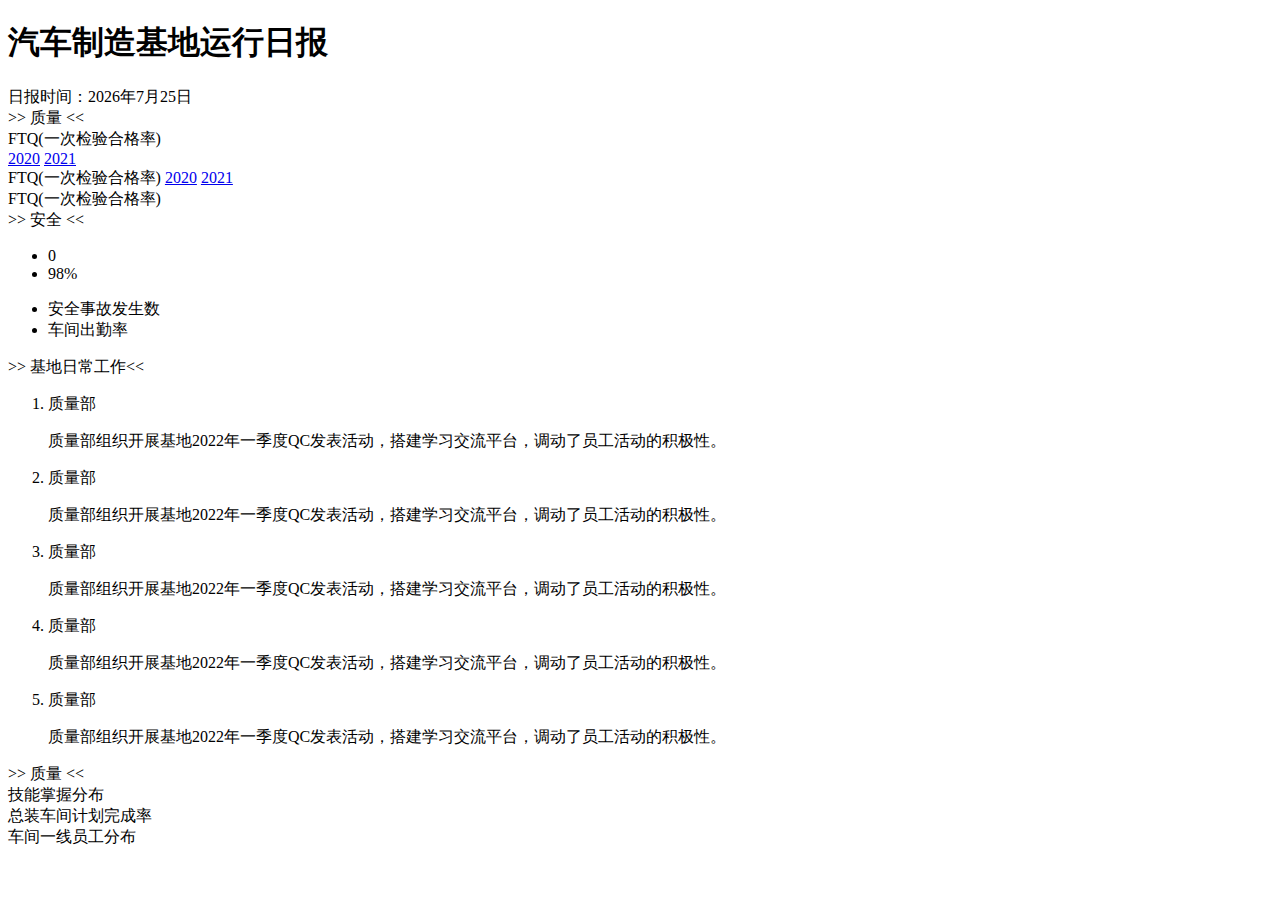
==== index.html @ 08960dfc "Add files via upload" ====
<!DOCTYPE html>
<html lang="en">
  <head>
    <meta charset="UTF-8">
    <meta name="viewport" content="width=device-width,initial-scale=1.0">
    <!-- 引入CSS文件 -->
    <link rel="stylesheet" href="css/index.css"/>
    <title>数据可视化 🦜</title>
  </head>
  <body>
   <!-- 头部 -->
 <div class="header">
   <div class="back">
   <h1>汽车制造基地运行日报</h1>
  </div>
   <div class="logo"></div>
     <div class="showTime"></div>
      <script>
       var t = null;
       t = setTimeout(time, 100); //開始运行
       function time() {
         clearTimeout(t); //清除定时器
         dt = new Date();
         var y = dt.getFullYear();
         var mt = dt.getMonth() + 1;
         var day = dt.getDate()-1;
        //  var h = dt.getHours(); //获取时
        //  var m = dt.getMinutes(); //获取分
        //  var s = dt.getSeconds(); //获取秒
         document.querySelector(".showTime").innerHTML =
           "日报时间：" +
           y +
           "年" +
           mt +
           "月" +
           day +
           "日" ;
         t = setTimeout(time, 100); //设定定时器，循环运行
       }
      </script>
  </div>
   <!-- 页面主体部分 -->
  <div class="mainbox">
     <!-- 划分三部分 -->
     <!--左部公共布局 -->
   <div class="column">
    <div class="w5"></div>
     <div class="part"> 
      >> 质量 << 
     </div> 
      <!-- 柱形图 -->
      <div class="panel bar1"> 
      <!-- <div class="title">FTQ(一次检验合格率)</div> -->
      <div class="part1">FTQ(一次检验合格率)
        <br>
          <a href="javascript:;">2020</a>
          <a href="javacript:;"> 2021</a>
      </div>
        <div class="chart"></div>
        <div class="panel-footer"></div>
      </div>
       <!-- 折线图-->
       <div class="panel line1"> 
        <div class="part1">FTQ(一次检验合格率)
            <a href="javascript:;">2020</a>
            <a href="javacript:;"> 2021</a>
        </div>
        
        <div class="chart"></div>
        <div class="panel-footer"></div>
      </div>
       <!-- 折线图 -->
       <div class="panel line2"> 
        <div class="part1">FTQ(一次检验合格率)
        <div class="chart"></div>
        <div class="panel-footer"></div>
        </div>
       </div>
    </div>
    <!-- 中间布局-->
    <div class="column">
      <div class="part"> 
        >> 安全 << 
       </div> 
     <!-- no模块制作 -->
     <div class="no">
       <!-- 数字 -->
       <div class="no-hd">
         <ul>
          <li>0</li>
          <li>98%</li>
         </ul>
       </div>
      <!-- 文字 -->
       <div class="no-bd">
         <ul>
          <li>安全事故发生数</li>
          <li>车间出勤率</li>
         </ul>
       </div>
     </div>
     <!-- 地图模块 -->
     <div class="map">
       <div class="map1"></div>
       <div class="map2"></div>
       <div class="map3"></div>
       <div class="chart"></div>
     </div>
    <div class="part">
      >> 基地日常工作<<
    </div>
    <div class="status">
      <!-- 数字 -->
      <div class="status-hd">
       <div class="box">
         <ol>
          <li>质量部<p>质量部组织开展基地2022年一季度QC发表活动，搭建学习交流平台，调动了员工活动的积极性。</p></li> 
          <li>质量部<p>质量部组织开展基地2022年一季度QC发表活动，搭建学习交流平台，调动了员工活动的积极性。</p> </li> 
          <li>质量部<p>质量部组织开展基地2022年一季度QC发表活动，搭建学习交流平台，调动了员工活动的积极性。</p></li> 
          <li>质量部<p>质量部组织开展基地2022年一季度QC发表活动，搭建学习交流平台，调动了员工活动的积极性。</p> </li> 
          <li>质量部<p>质量部组织开展基地2022年一季度QC发表活动，搭建学习交流平台，调动了员工活动的积极性。</p> </li> 
         </ol>
        </div>




      </div>
     </div>
    </div>
    <!--右公共布局 -->
    <div class="column">
      <div class="part">
        >> 质量 <<
      </div>
      <div class="panel bar2"> 
      <div class="part1">技能掌握分布</div>
        <div class="chart"></div>
        <div class="panel-footer"></div>
      </div>
       <!-- 柱形图 -->
       <div class="panel bar3"> 
        <div class="part1">总装车间计划完成率</div>
        <div class="chart"></div>
        <div class="panel-footer"></div>
      </div>
       <!-- 饼图 -->
       <div class="panel pie2"> 
        <div class="part1">车间一线员工分布</div>
        <div class="chart"></div>
        <div class="panel-footer"></div>
      </div>
    </div>
  </div>
   <!-- 引入flexible.js文件已进行屏幕适配 -->
   <script src="js/flexible.js"></script>
   <!-- 引入Echarts 插件-->
   <script src="js/echarts.min.js"></script>
   <!-- 先引入jquery -->
   <script src="js/jquery.js"></script>
   <!-- 必须先引入china.js 这个文件 因为中国地图需要 -->
   <script src="js/china.js"></script>
   <script src="js/myMap.js"></script>
   <script src="js/index.js"></script>
  </body>
</html>
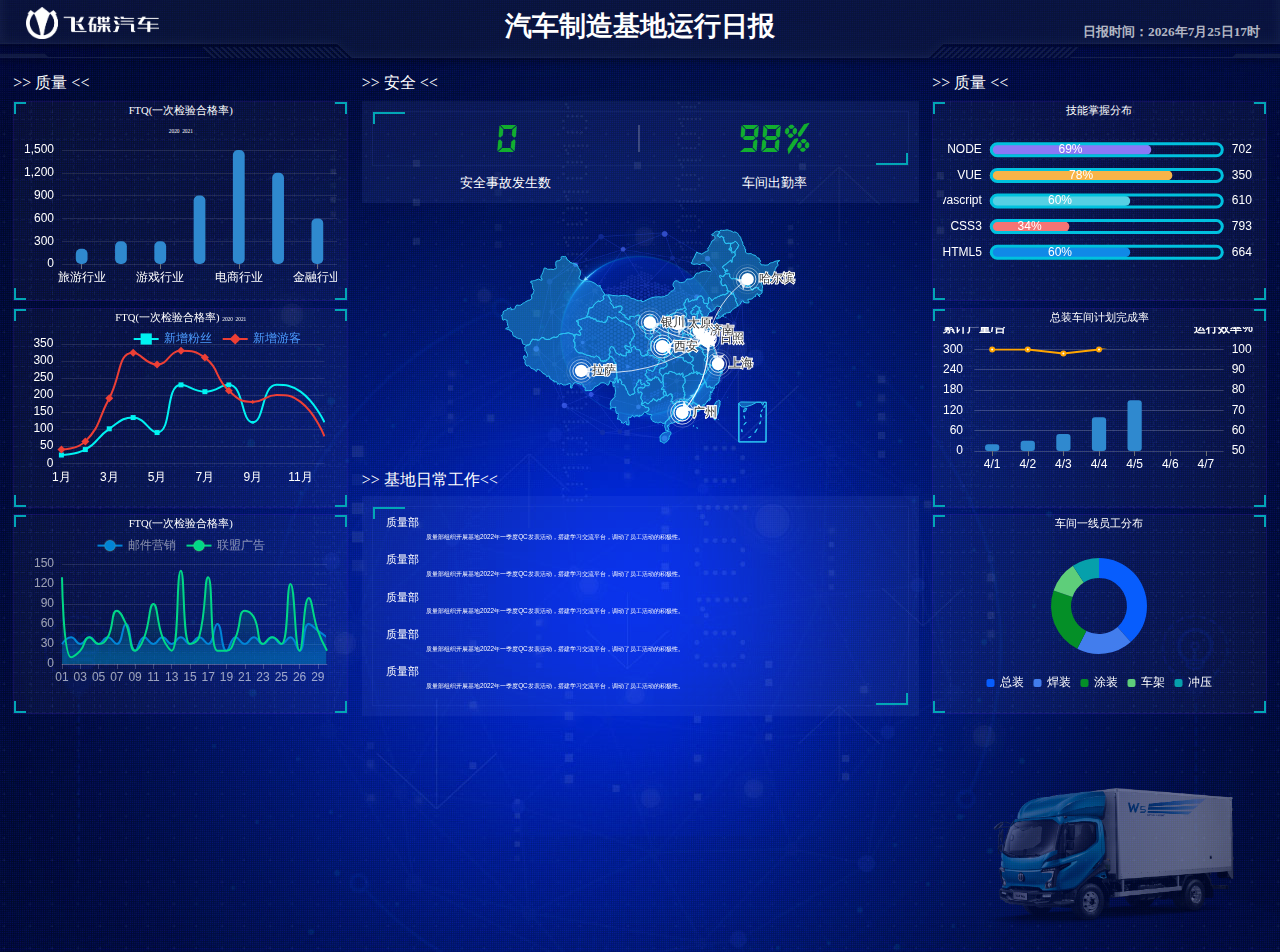
==== commit ff20b88e: "Update index.html" ====
--- a/index.html
+++ b/index.html
@@ -24,9 +24,9 @@
          var y = dt.getFullYear();
          var mt = dt.getMonth() + 1;
          var day = dt.getDate()-1;
-        //  var h = dt.getHours(); //获取时
-        //  var m = dt.getMinutes(); //获取分
-        //  var s = dt.getSeconds(); //获取秒
+         var h = dt.getHours(); //获取时
+         var m = dt.getMinutes(); //获取分
+         var s = dt.getSeconds(); //获取秒
          document.querySelector(".showTime").innerHTML =
            "日报时间：" +
            y +
@@ -34,7 +34,9 @@
            mt +
            "月" +
            day +
-           "日" ;
+           "日" +
+            h +
+            "时";
          t = setTimeout(time, 100); //设定定时器，循环运行
        }
       </script>
--- a/css/index.css
+++ b/css/index.css
@@ -0,0 +1,396 @@
+/* CSS初始化 */
+*{
+    margin: 0;
+    padding: 0;
+    box-sizing: border-box;
+}
+/* 给所有li去掉初始化标点 */
+li {
+  list-style: none;
+}
+a {
+ font-size: 0.1rem;
+ color: #fff;
+ text-decoration: none;
+}
+a:active{
+  color:#02a6b5;
+}
+a:hover {
+  border-bottom: 1px solid;
+  background: #2f89cf;
+}
+
+body{
+    background: url(../images/bg.jpg) no-repeat top center; 
+    width: 100%;
+    height: 100%;
+    /* 滚动条可视化 */
+    overflow: visible;
+}
+.header{
+    position: relative;
+}
+.header .back{
+    height: 1.25rem;
+    background: url(../images/head_bg.png)
+    no-repeat;
+    top: 0%;
+    background-size: 100% 100%;
+}
+.header h1{
+  color: white;
+  text-align: center;
+  line-height: 1rem;
+  font-size: 0.5rem;
+}
+.header .logo{
+    background: url(../images/feidi.png)  no-repeat; 
+    position: absolute;
+    width: 2.5rem;
+    height: 0.6rem;
+    top: 10%;
+    left: 2%;
+    background-size: 100% 100%;
+ }
+.header .showTime {
+  position: absolute;
+  right: 0.375rem;
+  top: 0.125rem;
+  line-height: 0.9375rem;
+  color: rgba(255, 255, 255, 0.7);
+  font-weight: 800;
+  font-size: 0.25rem;
+}
+.mainbox{
+    display: flex;
+    min-width: 1080px; 
+    max-width: 1920px; 
+    margin: 0 auto;
+    padding: .125rem  .125rem 0;
+}
+/* 图片1 */
+.column .w5 {
+  width: 6rem;
+  height: 3.5rem;
+  position: absolute;
+  /* 保证水平垂直居中 */
+  top:85%;
+  right:0%;
+  background:url(../images/w5.png) no-repeat;
+  background-size: 100% 100%;
+  opacity: 40%;
+}
+/* 三个区域 */
+.mainbox .column { 
+    flex: 3;
+}
+/* 模块标题 */
+.part{
+  font-size: 0.3rem;
+  color: #fff;
+}
+/* panel标题 */
+.part1{
+  font-size: 0.20rem;
+  color: #fff;
+  text-align: center;
+  line-height: 0.35rem;
+}
+/* 左区域 */
+.mainbox .column:nth-child(1) {
+  flex: 3;
+  margin: 0rem  0.125rem 0.1875rem;
+}
+/* 中间区域 */
+.mainbox .column:nth-child(2) {
+  flex: 5;
+  margin: 0rem 0.125rem 0.1875rem;
+}
+/* 右 */
+.mainbox .column:nth-child(3) {
+  flex: 3;
+  margin: 0rem  0.125rem 0.1875rem;
+}
+.mainbox .panel {
+    /* 公共样式 */
+    position: relative;
+    height: 3.75rem;
+    margin-top: 0.125rem;
+    padding: 0 0.1875rem 0.5rem;
+    /*上 左右 下 */
+    border: 1px solid rgba(72, 15, 228, 0.17);
+    margin-bottom: 0rem;
+    /* 给定背景图片 */
+    background: url(../images/line\(1\).png) rgba(255, 255, 255, 0.03);
+}
+/* 边框 */
+/* 边框左上角 */
+.mainbox .panel::before {
+    position: absolute;
+    top: 0;
+    left: 0;
+    width: 10px;
+    height: 10px;
+    border-left: 2px solid #02a6b5;
+    border-top: 2px solid #02a6b5;
+    content: "";
+  }
+/* 边框右上角 */
+.mainbox .panel::after {
+    position: absolute;
+    top: 0;
+    right: 0;
+    width: 10px;
+    height: 10px;
+    border-right: 2px solid #02a6b5;
+    border-top: 2px solid #02a6b5;
+    content: "";
+  }
+/* 盒内盒子以设计左下角 右下角 */
+.mainbox .panel .panel-footer {
+    position: absolute;
+    bottom: 0;
+    left: 0;
+    width: 100%;
+  }
+.mainbox .panel .panel-footer::before {
+    position: absolute;
+    left: 0;
+    bottom: 0;
+    width: 10px;
+    height: 10px;
+    border-left: 2px solid #02a6b5;
+    border-bottom: 2px solid #02a6b5;
+    content: "";
+  }
+.mainbox .panel .panel-footer::after {
+    position: absolute;
+    bottom: 0;
+    right: 0;
+    width: 10px;
+    height: 10px;
+    border-right: 2px solid #02a6b5;
+    border-bottom: 2px solid #02a6b5;
+    content: "";
+  }
+  /* 表框 */
+.mainbox .panel .chart {
+    height: 3rem;
+  }
+  /* no数字模块 */
+.no {
+    margin-top: 0.125rem;
+    background: rgba(101, 132, 226, 0.1);
+    padding: 0.1875rem;
+  }
+  /* no头部 */
+.no .no-hd {
+    position: relative;
+    border: 1px solid  rgba(101, 132, 226, 0.1);
+  }
+  /* 利用before和after给hd装饰 */
+.no .no-hd::before {
+    position: absolute;
+    top: 0;
+    left: 0;
+    content: "";
+    width: 30px;
+    height: 10px;
+    border-top: 2px solid #02a6b5;
+    border-left: 2px solid #02a6b5;
+  }
+.no .no-hd::after {
+    position: absolute;
+    bottom: 0;
+    right: 0;
+    content: "";
+    width: 30px;
+    height: 10px;
+    border-right: 2px solid #02a6b5;
+    border-bottom: 2px solid #02a6b5;
+  }
+/*  */
+.no .no-hd ul {
+  display: flex;
+}
+  /* status模块 */
+  .status {
+    margin-top: 0.1rem;
+    background: rgba(101, 132, 226, 0.1);
+    padding: 0.1875rem;
+  }
+  /* no头部 */
+.status .status-hd {
+    position: relative;
+    border: 1px solid  rgba(101, 132, 226, 0.1);
+    height: 3.75rem;
+  }
+  /* 利用before和after给hd装饰 */
+.status .status-hd::before {
+    position: absolute;
+    top: 0;
+    left: 0;
+    content: "";
+    width: 30px;
+    height: 10px;
+    border-top: 2px solid #02a6b5;
+    border-left: 2px solid #02a6b5;
+  }
+.status .status-hd::after {
+    position: absolute;
+    bottom: 0;
+    right: 0;
+    content: "";
+    width: 30px;
+    height: 10px;
+    border-right: 2px solid #02a6b5;
+    border-bottom: 2px solid #02a6b5;
+  }
+
+
+/* 给li加父节点以实现多个li的水平分布 */
+.status .status-hd ol {
+    display: inline;
+  }
+
+.status .status-hd ol li{
+  margin-top: 0.15rem;
+  margin-left: 0.25rem;
+  line-height: 0.275rem;
+  font-size: 0.2rem;
+  color:rgb(255, 255, 255);;
+  font-family:Arial, Helvetica, sans-serif;
+  }
+p{
+  font-size: 0.12rem; 
+  margin-left: 0.75rem;
+  color: #fff;
+}
+  /* 外字体声明 */
+@font-face {
+    font-family: electronicFont;
+    src: url(../font/DS-DIGIT.TTF);
+  }
+.no .no-hd ul li {
+    position: relative;
+    /* 每个li各占一份 */
+    flex: 1;
+    line-height: 1rem;
+    font-size: 0.8rem;
+    color:rgba(22, 252, 22, 0.658);
+    font-weight: 800;
+    text-align: center;
+    font-family: "electronicFont";
+  }
+  /* 加竖杠 after伪元素*/
+.no .no-hd ul li:nth-child(1)::after {
+    content: "";
+    position: absolute;
+    top: 25%;
+    /* 贴右边 */
+    right: 0;
+    height: 50%;
+    width: 2px;
+    background: rgba(255, 255, 255, 0.2);
+  }
+  /* no底部 */
+.no .no-bd ul {
+    display: flex;
+  }
+.no .no-bd ul li {
+    flex: 1;
+    text-align: center;
+    color: rgba(255, 255, 255, 1);
+    font-size: 0.25rem;
+    height: 0.5rem;
+    line-height: 0.375rem;
+    padding-top: 0.125rem;
+  }
+ /* 动态地图 */
+.map {
+  height: 5rem;
+  position: relative;
+}
+/* 图片1 */
+.map .map1 {
+  width: 3rem;
+  height: 3rem;
+  position: absolute;
+  /* 保证水平垂直居中 */
+  top:2.5rem;
+  left:50%;
+  transform:translate(-50%, -50%); 
+  background:url(../images/map.png);
+  /* 保证缩放 */
+  background-size: 100% 100%;
+  /* 透明度 */
+  opacity:0.4;
+}
+/* 图片2 */
+/* 声明旋转 */
+@keyframes rotate1 {
+  form {
+    transform: translate(-50%, -50%) rotate(0deg);
+  }
+  /* translate 固定 以保证相对位置不动 */
+  to {
+    transform: translate(-50%, -50%) rotate(360deg);
+  }
+}
+.map .map2 {
+  position: absolute;
+  top: 2.5rem;
+  left: 50%;
+  transform: translate(-50%, -50%);
+  width: 4rem;
+  height: 4rem;
+  background: url(../images/lbx.png);
+  /* 动画效果 */
+  animation: rotate1 15s linear infinite;
+  opacity: 0.9;
+  background-size: 100% 100%;
+}
+/* 图片3 */
+/* 声明旋转 */
+@keyframes rotate2 {
+  form {
+    transform: translate(-50%, -50%) rotate(0deg);
+  }
+  to {
+    transform: translate(-50%, -50%) rotate(-360deg);
+  }
+}
+.map .map3 {
+  position: absolute;
+  top: 2.5rem;
+  left: 50%;
+  transform: translate(-50%, -50%);
+  width: 3.25rem;
+  height: 3.25rem; 
+  background: url(../images/jt.png);
+  animation: rotate2 10s linear infinite;
+  opacity: 1;
+  background-size: 100% 100%;
+}
+/* 大地图 */
+.map .chart {
+  position: absolute;
+  top: 0;
+  left: 0;
+  /* 全覆盖 */
+  width: 100%;
+  height: 5rem;
+}
+
+/* 约束屏幕尺寸 */
+@media screen and (max-width: 1024px) {
+  html {
+    font-size: 42px !important;
+  }
+}
+@media screen and (min-width: 1920px) {
+  html {
+    font-size: 80px !important;
+  }
+}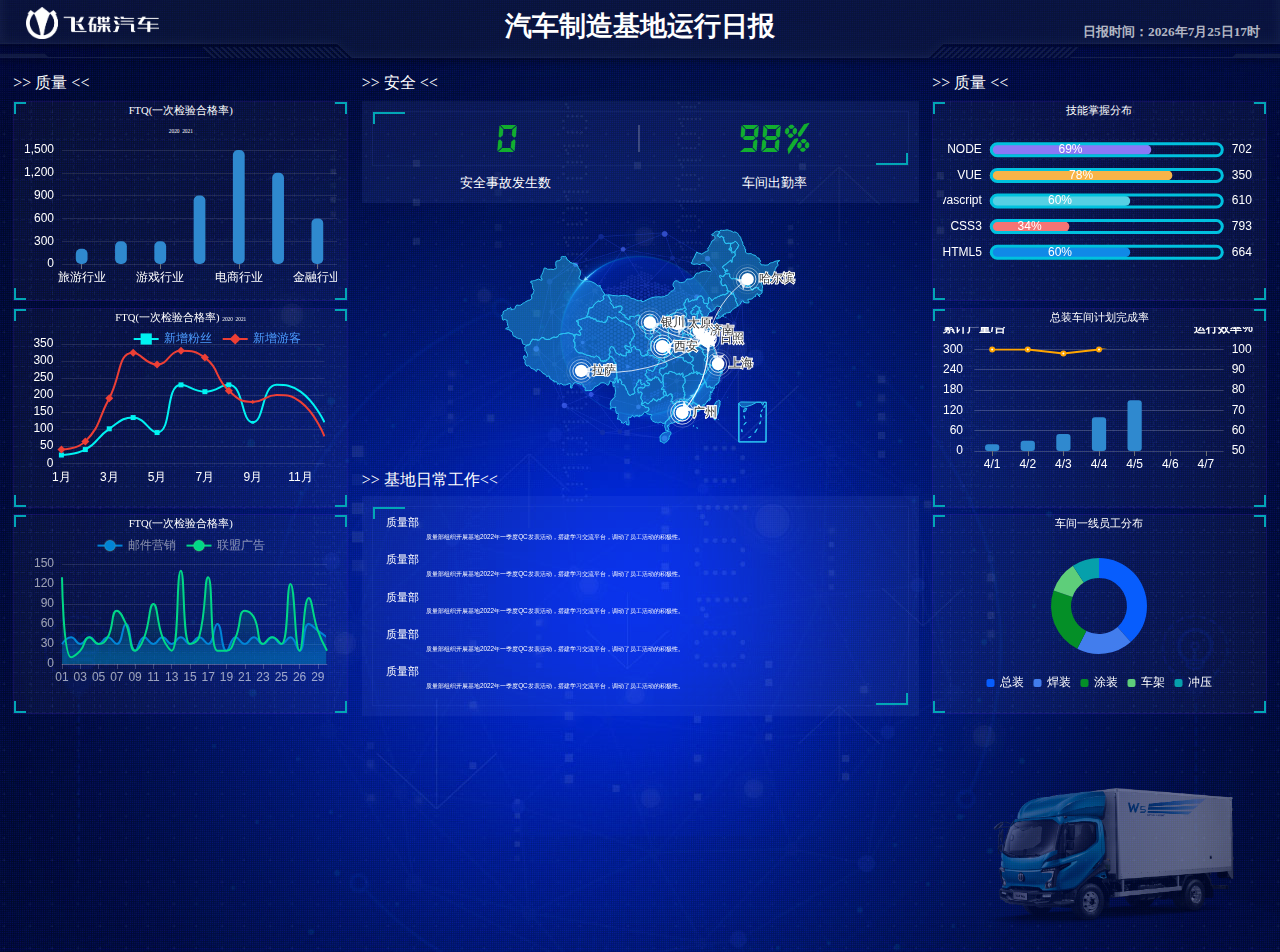
==== commit 57b18ee6: "Update index.html" ====
--- a/index.html
+++ b/index.html
@@ -37,7 +37,7 @@
            "日" +
             h +
             "时";
-         t = setTimeout(time, 100); //设定定时器，循环运行
+         t = setTimeout(time, 1000); //设定定时器，循环运行
        }
       </script>
   </div>
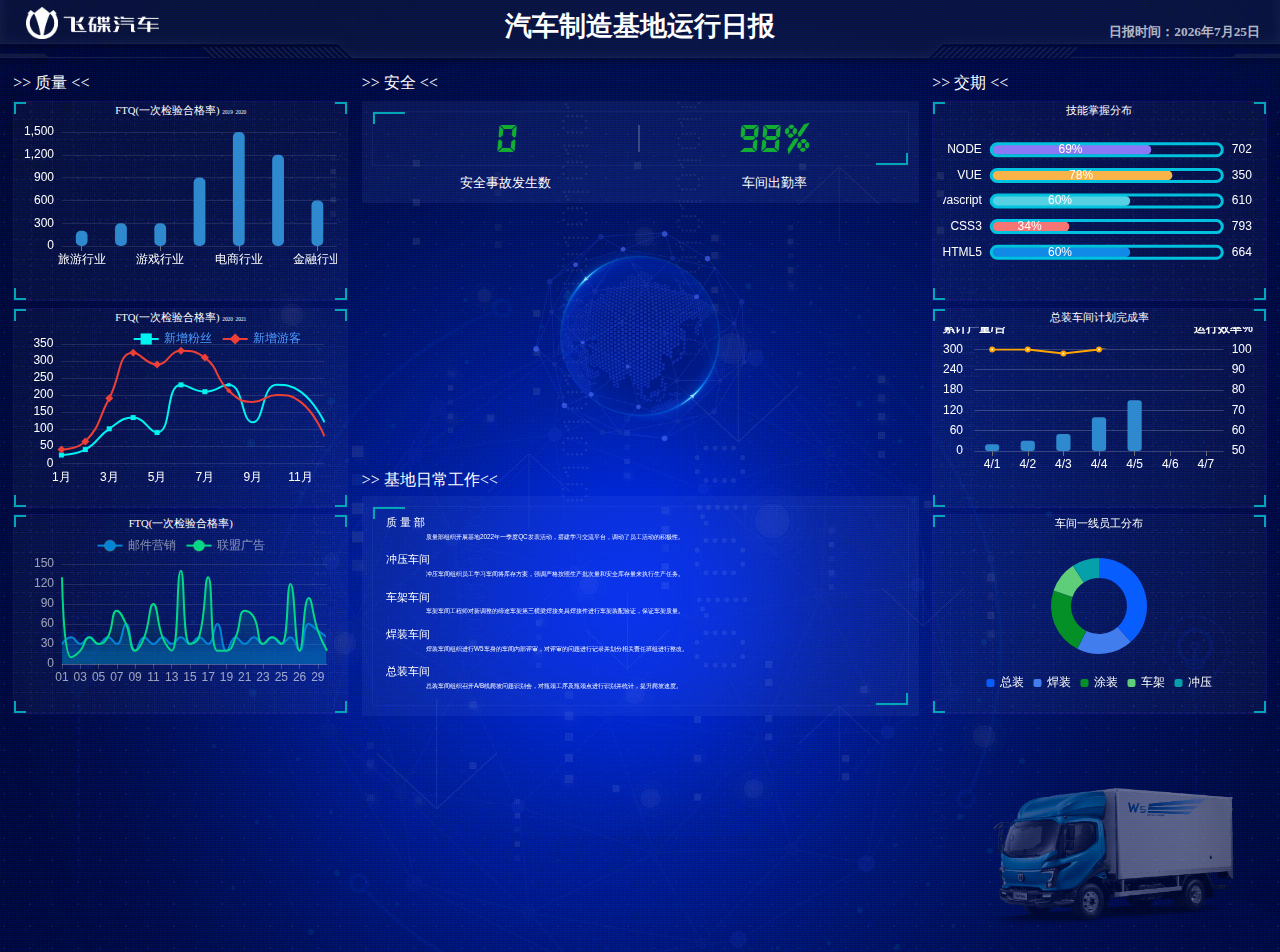
==== commit 20d7ffad: "Update index.html" ====
--- a/index.html
+++ b/index.html
@@ -5,7 +5,7 @@
     <meta name="viewport" content="width=device-width,initial-scale=1.0">
     <!-- 引入CSS文件 -->
     <link rel="stylesheet" href="css/index.css"/>
-    <title>数据可视化 🦜</title>
+    <title>基地运行数据可视化 🦜</title>
   </head>
   <body>
    <!-- 头部 -->
@@ -34,9 +34,7 @@
            mt +
            "月" +
            day +
-           "日" +
-            h +
-            "时";
+           "日" ;
          t = setTimeout(time, 1000); //设定定时器，循环运行
        }
       </script>
@@ -54,9 +52,8 @@
       <div class="panel bar1"> 
       <!-- <div class="title">FTQ(一次检验合格率)</div> -->
       <div class="part1">FTQ(一次检验合格率)
-        <br>
-          <a href="javascript:;">2020</a>
-          <a href="javacript:;"> 2021</a>
+          <a href="javascript:;">2019</a>
+          <a href="javacript:;"> 2020</a>
       </div>
         <div class="chart"></div>
         <div class="panel-footer"></div>
@@ -116,24 +113,20 @@
       <div class="status-hd">
        <div class="box">
          <ol>
-          <li>质量部<p>质量部组织开展基地2022年一季度QC发表活动，搭建学习交流平台，调动了员工活动的积极性。</p></li> 
-          <li>质量部<p>质量部组织开展基地2022年一季度QC发表活动，搭建学习交流平台，调动了员工活动的积极性。</p> </li> 
-          <li>质量部<p>质量部组织开展基地2022年一季度QC发表活动，搭建学习交流平台，调动了员工活动的积极性。</p></li> 
-          <li>质量部<p>质量部组织开展基地2022年一季度QC发表活动，搭建学习交流平台，调动了员工活动的积极性。</p> </li> 
-          <li>质量部<p>质量部组织开展基地2022年一季度QC发表活动，搭建学习交流平台，调动了员工活动的积极性。</p> </li> 
+          <li>质  量  部<p>质量部组织开展基地2022年一季度QC发表活动，搭建学习交流平台，调动了员工活动的积极性。</p></li> 
+          <li>冲压车间<p>冲压车间组织员工学习车间将库存方案，强调严格按照生产批次量和安全库存量来执行生产任务。</p> </li> 
+          <li>车架车间<p>车架车间工程师对新调整的缔途车架第三横梁焊接夹具焊接件进行车架装配验证，保证车架质量。</p></li> 
+          <li>焊装车间<p>焊装车间组织进行W5车身的车间内部评审，对评审的问题进行记录并划分相关责任班组进行整改。</p> </li> 
+          <li>总装车间<p>总装车间组织召开A/B线爬坡问题识别会，对瓶颈工序及瓶颈点进行识别并统计，提升爬坡速度。</p> </li> 
          </ol>
         </div>
-
-
-
-
       </div>
      </div>
     </div>
     <!--右公共布局 -->
     <div class="column">
       <div class="part">
-        >> 质量 <<
+        >> 交期 <<
       </div>
       <div class="panel bar2"> 
       <div class="part1">技能掌握分布</div>
@@ -160,9 +153,6 @@
    <script src="js/echarts.min.js"></script>
    <!-- 先引入jquery -->
    <script src="js/jquery.js"></script>
-   <!-- 必须先引入china.js 这个文件 因为中国地图需要 -->
-   <script src="js/china.js"></script>
-   <script src="js/myMap.js"></script>
    <script src="js/index.js"></script>
   </body>
-</html>+</html>
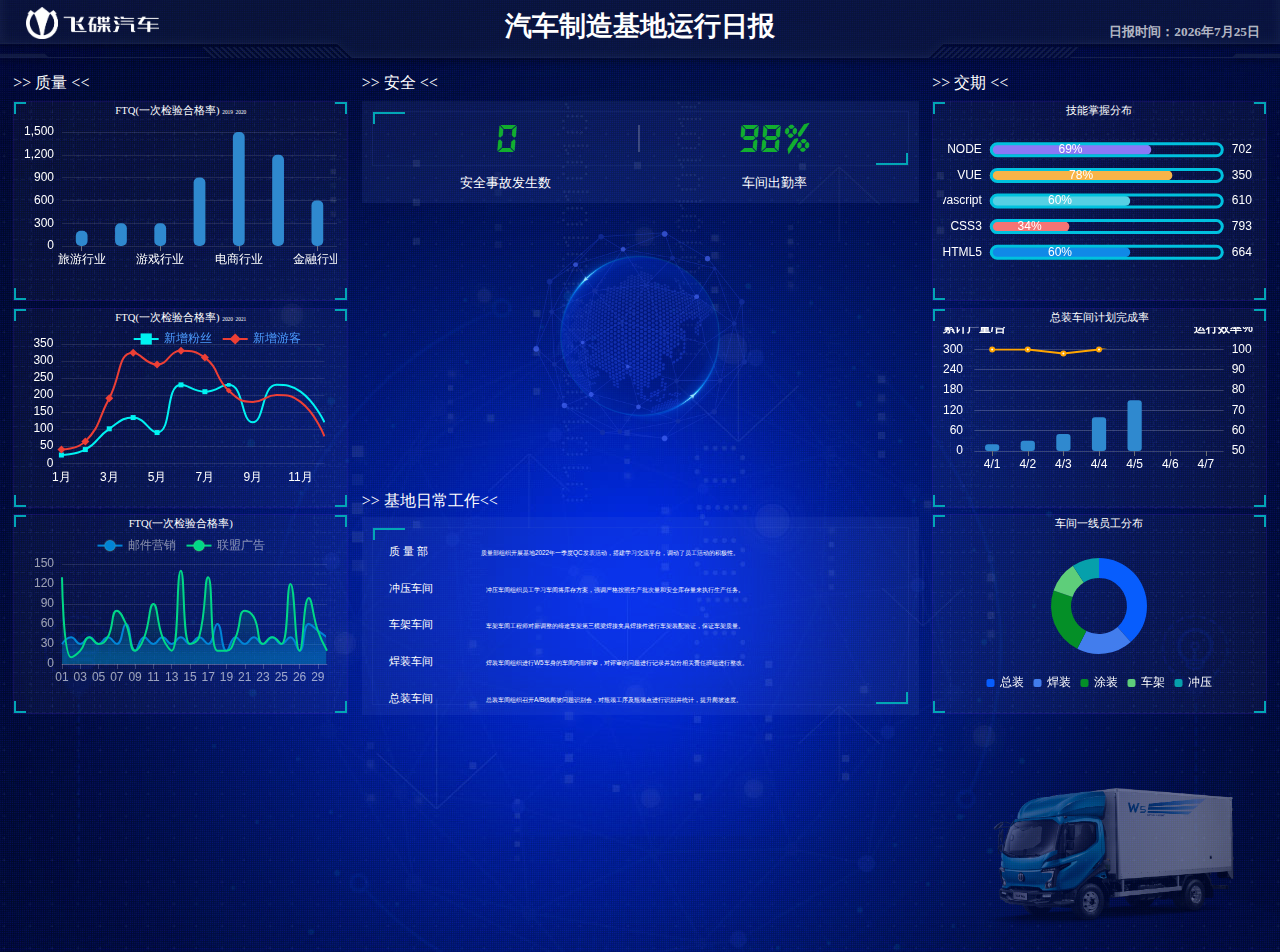
==== commit aacf8944: "Update index.html" ====
--- a/index.html
+++ b/index.html
@@ -5,7 +5,7 @@
     <meta name="viewport" content="width=device-width,initial-scale=1.0">
     <!-- 引入CSS文件 -->
     <link rel="stylesheet" href="css/index.css"/>
-    <title>基地运行数据可视化 🦜</title>
+    <title>基地运行数据可视化</title>
   </head>
   <body>
    <!-- 头部 -->
--- a/css/index.css
+++ b/css/index.css
@@ -224,7 +224,7 @@
 .status .status-hd {
     position: relative;
     border: 1px solid  rgba(101, 132, 226, 0.1);
-    height: 3.75rem;
+    height: 3.34rem;
   }
   /* 利用before和after给hd装饰 */
 .status .status-hd::before {
@@ -255,16 +255,17 @@
   }
 
 .status .status-hd ol li{
-  margin-top: 0.15rem;
-  margin-left: 0.25rem;
-  line-height: 0.275rem;
+  margin-top: 0.2rem;
+  margin-left:0.3rem;
+  line-height: 0.45rem;
   font-size: 0.2rem;
   color:rgb(255, 255, 255);;
   font-family:Arial, Helvetica, sans-serif;
   }
 p{
+  display: inline;
   font-size: 0.12rem; 
-  margin-left: 0.75rem;
+  margin-left: 1rem;
   color: #fff;
 }
   /* 外字体声明 */
@@ -309,7 +310,7 @@
   }
  /* 动态地图 */
 .map {
-  height: 5rem;
+  height: 5.4rem;
   position: relative;
 }
 /* 图片1 */
@@ -393,4 +394,6 @@
   html {
     font-size: 80px !important;
   }
-}+}
+  }
+}
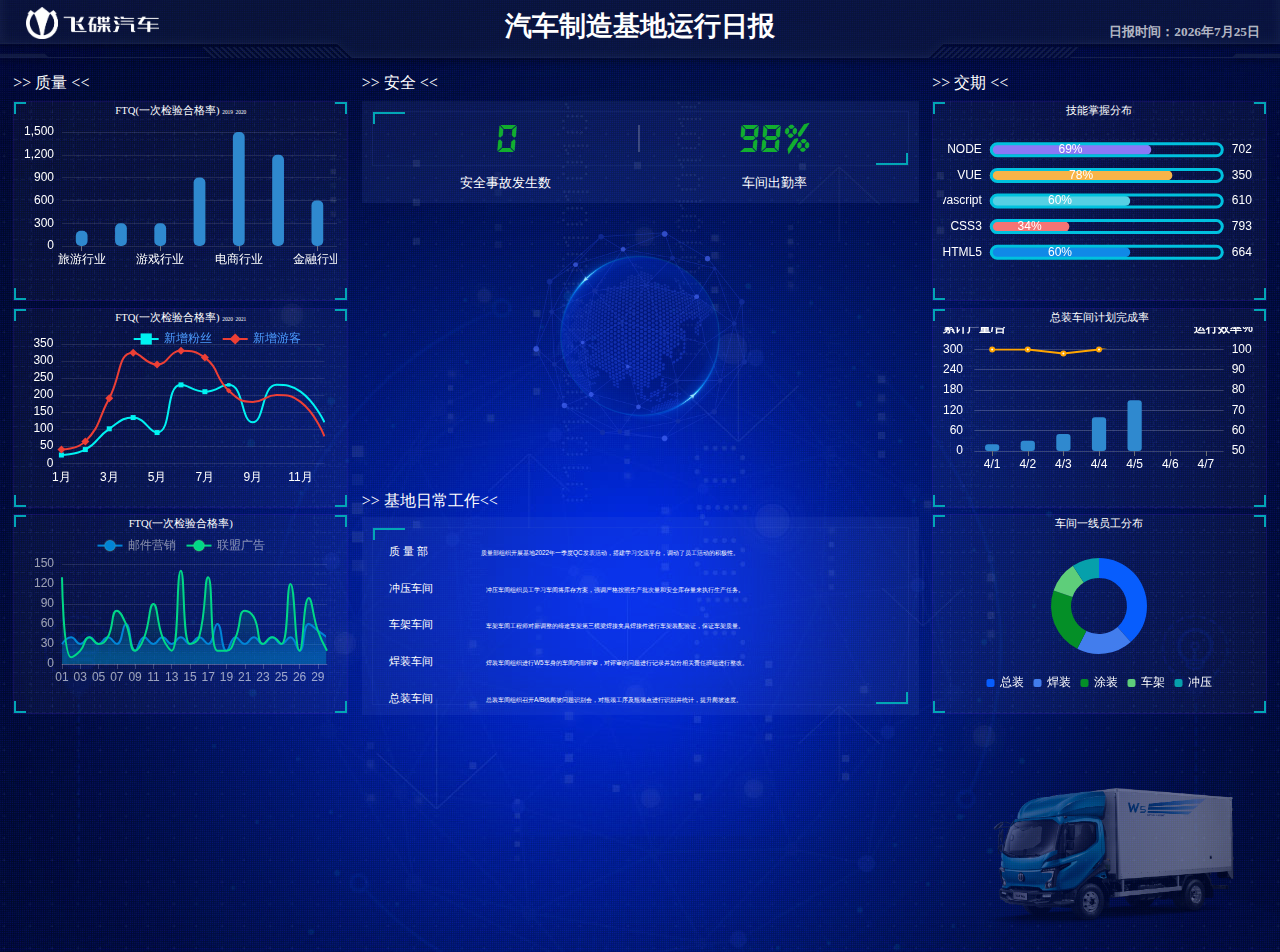
==== commit 06ef98f6: "Update index.html" ====
--- a/index.html
+++ b/index.html
@@ -5,7 +5,7 @@
     <meta name="viewport" content="width=device-width,initial-scale=1.0">
     <!-- 引入CSS文件 -->
     <link rel="stylesheet" href="css/index.css"/>
-    <title>基地运行数据可视化</title>
+    <title>基地运行数据</title>
   </head>
   <body>
    <!-- 头部 -->
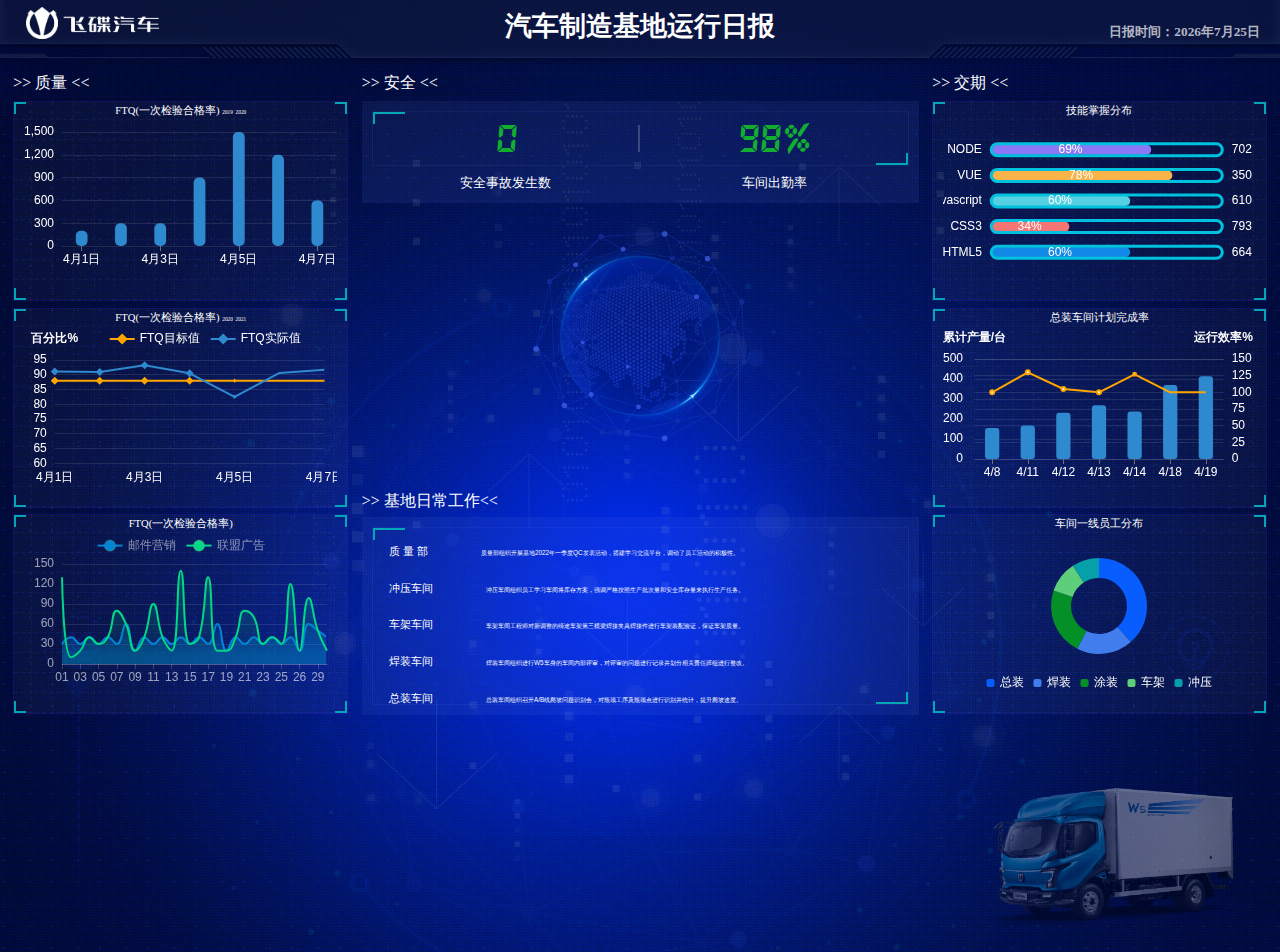
==== commit 276bbe66: "Update index.html" ====
--- a/index.html
+++ b/index.html
@@ -5,7 +5,7 @@
     <meta name="viewport" content="width=device-width,initial-scale=1.0">
     <!-- 引入CSS文件 -->
     <link rel="stylesheet" href="css/index.css"/>
-    <title>基地运行数据</title>
+    <title>基地运行DATA</title>
   </head>
   <body>
    <!-- 头部 -->
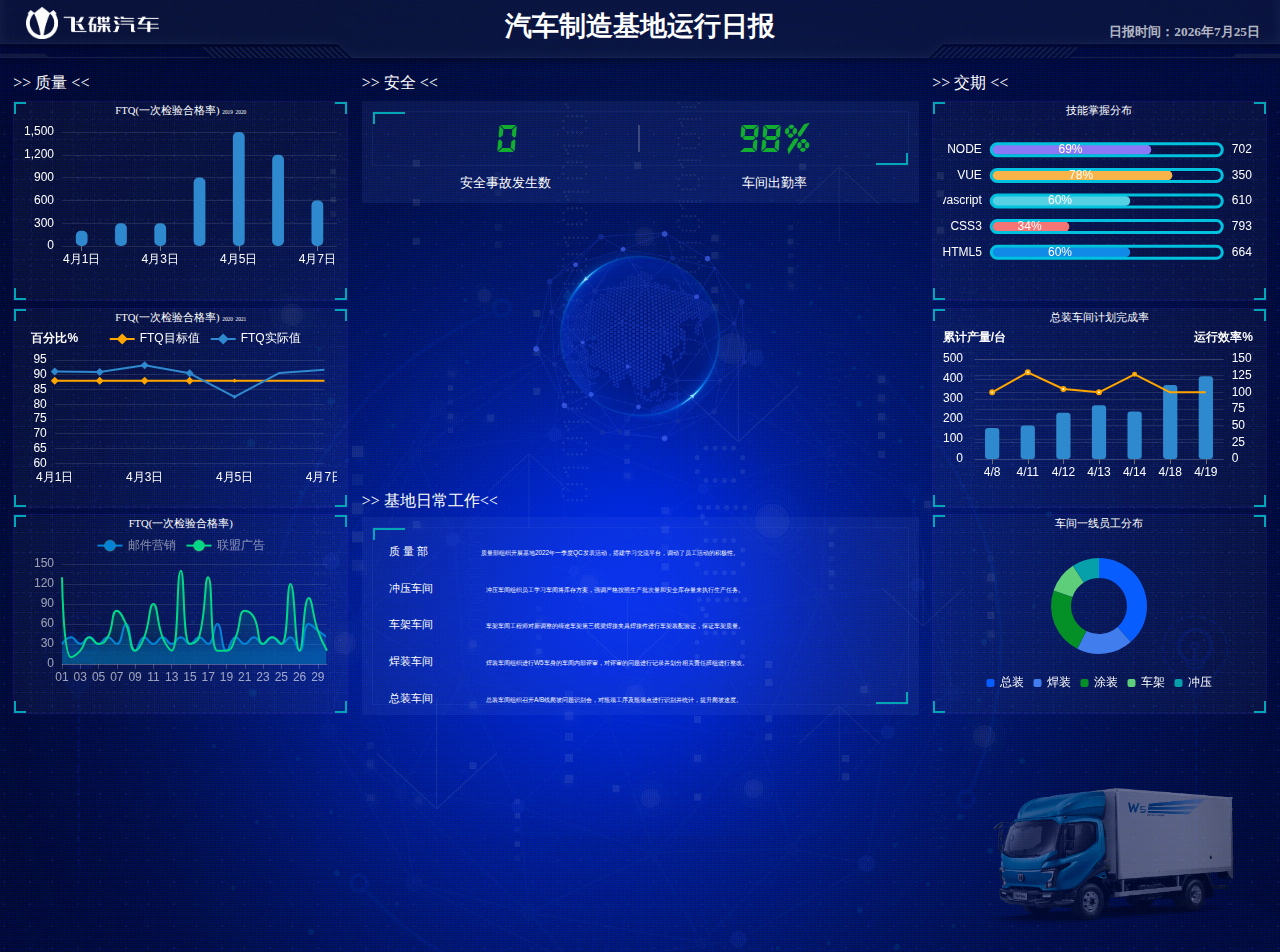
==== commit c06a1571: "Update index.html" ====
--- a/index.html
+++ b/index.html
@@ -5,7 +5,7 @@
     <meta name="viewport" content="width=device-width,initial-scale=1.0">
     <!-- 引入CSS文件 -->
     <link rel="stylesheet" href="css/index.css"/>
-    <title>基地运行DATA</title>
+    <title>生产数据</title>
   </head>
   <body>
    <!-- 头部 -->
